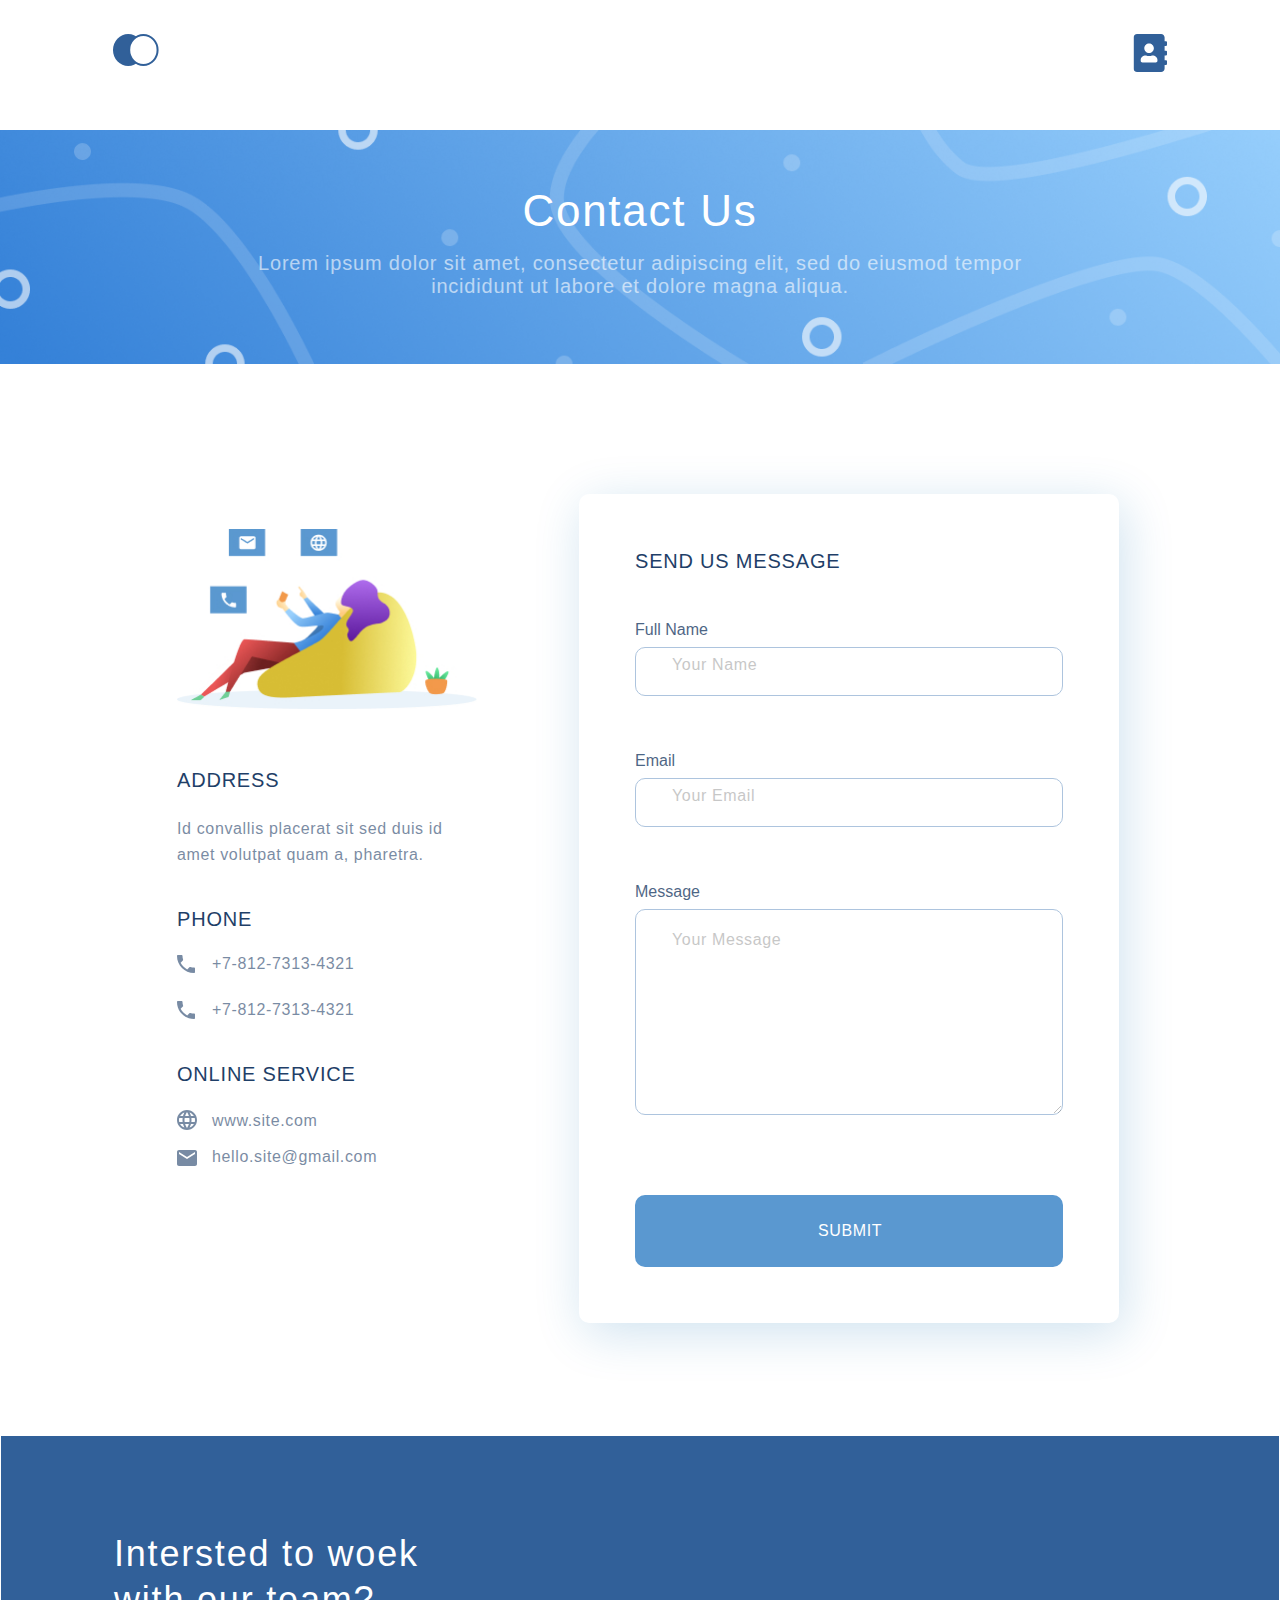
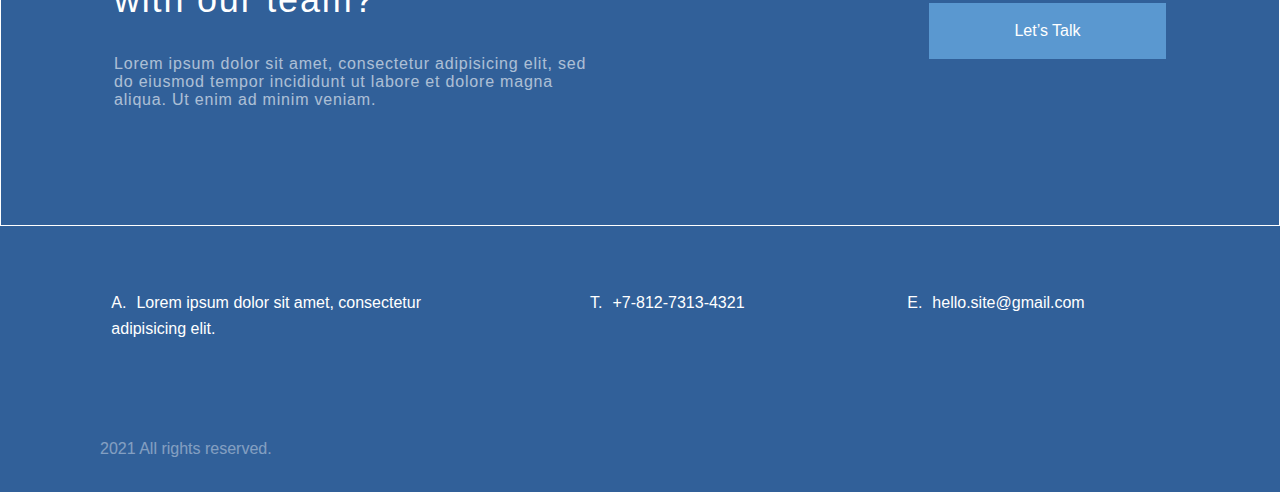
==== page2.html @ 8242dd91 "added second pages" ====
<!DOCTYPE html>
<html lang="en">
<head>
	<meta charset="UTF-8">
	<meta http-equiv="X-UA-Compatible" content="IE=edge">
	<meta name="viewport" content="width=device-width, initial-scale=1.0">
	<link rel="stylesheet" href="/styles/page2.css">
	<title>contact</title>
</head>
<body>
	<div class="container">
		<header class="header">
			<div class="header_nav">
				<a href="index.html"><img src="/img/logo.svg" class="logo_img" alt="logo"></a>
				<a href="#"><img src="/img/address-book.svg" class="address-book_img" alt="address-book"></a>
			</div>
			<div class="header_content">
				<h2>Contact Us</h2>
				<p>Lorem ipsum dolor sit amet, consectetur adipiscing elit, sed do eiusmod tempor incididunt ut labore et dolore
					magna aliqua. </p>
			</div>
		</header>

		<main>
			<section class="first_section-page2">
				<div class="address_wrap">
					<img src="/img/page2_form.jpg" alt="addres" class="addres_img">
					<div class="addres_text">
						<h2>ADDRESS</h2>
						<p>Id convallis placerat sit sed duis id amet volutpat quam a, pharetra.</p>
					</div>
					<div class="phone">
						<h2>PHONE</h2>
						<div class="number_phone">
							<a href="tel:+7-812-7313-4321" class="phone">
								<img src="/img/phone.svg" alt="phone">
								<p>+7-812-7313-4321</p>
							</a>
						</div>
						<div class="number_phone">
							<a href="tel:+7-812-7313-4321" class="phone">
								<img src="/img/phone.svg" alt="phone">
								<p>+7-812-7313-4321</p>
							</a>
						</div>
					</div>
					<div class="online_service">
						<h2>ONLINE SERVICE</h2>
						<div class="www">
							<div class="site">
								<a href="#" class="online_service-link">
									<img src="/img/web.svg" alt="www">
									<p>www.site.com</p>
								</a>
							</div>
							<div class="mail">
								<a href="#" class="online_service-link">
									<img src="/img/mail.svg" alt="mail">
									<p>hello.site@gmail.com</p>
								</a>
							</div>
						</div>
					</div>
				</div>
					<form action="#" class="form">
						<h2>SEND US MESSAGE</h2>
						<div class="form_group">
							<label for="" class="form_label">Full Name</label>
							<input type="text" class="form_input" placeholder="Your Name">
						</div>
						<div class="form_group">
							<label for="" class="form_label">Email</label>
							<input type="mail" class="form_input" placeholder="Your Email">
						</div>
						<div class="form_group">
							<label for="" class="form_label">Message</label>
							<textarea rows="5" cols="55" type="text" tabindex="4" class="form_input message" placeholder="Your Message"></textarea>
						</div>
						<button class="form_btn">SUBMIT</button>
					</form>
			</section>

			<section class="map">
				<script type="text/javascript" charset="utf-8" async
					src="https://api-maps.yandex.ru/services/constructor/1.0/js/?um=constructor%3A7b69226678f240dc607a28942ba90afe7b69c0b4bf060abf787e915ec52d4ee7&amp;width=100%&amp;height=480&amp;lang=ru_RU&amp;scroll=true">
				</script>
			</section>

			<section class="third_section">
				<div class="third_section-text">
					<h2>Intersted to woek
						with our team?</h2>
					<p>Lorem ipsum dolor sit amet, consectetur adipisicing elit, sed do eiusmod tempor incididunt ut labore et dolore
						magna aliqua. Ut enim ad minim veniam.</p>
				</div>
				<button class="third_section-btn">Let’s Talk</button>
			</section>
		</main>

		<footer>
		<div class="contacts">
			<ul>
				<li>Lorem ipsum dolor sit amet, consectetur adipisicing elit.</li>
				<li>+7-812-7313-4321</li>
				<li>hello.site@gmail.com</li>
			</ul>
		</div>
		<p class="copirate">2021 All rights reserved.</p>
		</footer>
	</div>
</body>
</html>
---- styles/page2.css ----
* {
	box-sizing: border-box;
	margin: 0;
	padding: 0;
	font-family: 'Roboto', sans-serif;
	text-decoration: none;
}

.container {
	max-width: 1366px;
	width: 100%;
	margin: 0 auto;
}

.header_nav {
	margin: 34px 113px 0 113px;
	display: flex;
	justify-content: space-between;
}

.logo_img {
	width: 46px;
	transition-duration: .1s;
}

.address-book_img {
	width: 34px;
	transition-duration: .2s;
}

.address-book_img:hover {
	box-shadow: 7px 10px 20px rgba(53, 110, 173, 0.3);
}

.header_content {
	background-image: url("/img/header_page2_bg.png");
	background-size: contain;
	background-repeat: no-repeat;
	height: 250px;
	margin-top: 54px;
}

.header_content h2 {
	padding-top: 56px;
	font-size: 44px;
	font-weight: 500;
	letter-spacing: .04em;
	color: #fff;
	text-align: center;
}

.header_content p {
	width: 780px;
	padding-top: 16px;
	margin: 0 auto;
	font-size: 20px;
	font-weight: 400;
	letter-spacing: .04em;
	color: #fff;
	opacity: .6;
	text-align: center;
}

.first_section-page2 {
	margin: 57px;
	display: flex;
	max-width: 1140px;
}

.address_wrap {
	max-width: 301px;
	width: 100%;
	margin: 92px 101px 0 120px;
}

.addres_img {
	width: 300px;
}

.addres_text {
	margin-top: 56px;
}

.addres_text h2 {
	font-size: 20px;
	font-weight: 500;
	letter-spacing: .04em;
	color: #1F3F68;
}

.addres_text p {
	margin-top: 24px;
	font-size: 16px;
	font-weight: 300;
	line-height: 26px;
	letter-spacing: .04em;
	color: #1F3F68;
	opacity: .6;
}

.phone {
	margin-top: 40px;
}

.phone h2 {
	font-size: 20px;
	font-weight: 500;
	letter-spacing: .04em;
	color: #1F3F68;
}

.number_phone {
	margin-top: 24px;
	opacity: .6;
	cursor: pointer;
	transition-duration: .2s;
}

.phone {
	position: relative;
	font-size: 16px;
	font-weight: 300;
	letter-spacing: .04em;
	color: #1F3F68;
}

.phone p {
	position: absolute;
	width: 180px;
	left: 35px;
	bottom: 3px
}

.number_phone:hover {
	opacity: 1;
}

.online_service {
	margin-top: 40px;
}

.online_service h2 {
	font-size: 20px;
	font-weight: 500;
	letter-spacing: .04em;
	color: #1F3F68;
}

.www {
	margin-top: 24px;
	cursor: pointer;
}

.online_service-link {
	position: relative;
	font-size: 16px;
	font-weight: 300;
	letter-spacing: .04em;
	color: #1F3F68;
	opacity: .6;
	transition-duration: .2s;
}

.online_service-link p {
	position: absolute;
	width: 180px;
	left: 35px;
	bottom: 3px
}

.mail {
	margin-top: 16px;
}

.online_service-link:hover {
	opacity: 1;
}

.form {
	width: 540px;
	display: flex;
	justify-content: space-evenly;
	flex-direction: column;
	margin-top: 57px;
	box-shadow: 5px 10px 50px rgba(16, 112, 177, 0.2);
	border-radius: 10px;
}

.form h2 {
	font-size: 20px;
	font-weight: 500;
	letter-spacing: 0.04em;
	color: #1F3F68;
	padding: 56px 0 0 56px;
}

.form_group {
	display: flex;
	flex-direction: column;
}

.form_label:nth-child(1) {
	padding: 48px 0 0 56px;
	font-size: 16px;
	font-weight: 400;
	color: #1F3F68;
	opacity: 0.8;
}

.form_input {
	font-size: 16px;
	font-weight: 300;
	letter-spacing: 0.04em;
	padding: 21px 0 21px 36px;
	margin: 8px 56px;
	padding-top: 8px;
	opacity: .4;
	border: 1px solid #356EAD;
	border-radius: 10px;
	transition-duration: .4s;
}

.form_input:hover {
	box-shadow: 10px 15px 50px rgba(16, 112, 177, .4)
}

.message {
	padding: 21px 0 93px 36px;
}

.form_btn {
	width: 428px;
	height: 72px;
	padding: 23px 183px;
	margin: 72px 56px 56px 56px;
	font-size: 16px;
	font-weight: 500;
	text-align: center;
	letter-spacing: .04em;
	color: #fff;
	background: #5A98D0;
	border-radius: 10px;
	border: none;
	cursor: pointer;
	transition-duration: .4s;
	-webkit-border-radius: 10px;
	-moz-border-radius: 10px;
	-ms-border-radius: 10px;
	-o-border-radius: 10px;
}

.form_btn:hover {
	box-shadow: 10px 15px 50px rgba(16, 112, 177, 0.4);
}

.map {
	max-width: 1140px;
	margin: 0 auto;
	padding: 0 130px 0 55px;
}

.third_section {
	margin-top: 112px;
	background-color: #316099;
	display: flex;
	justify-content: space-around;
	align-items: center;
	height: 391px;
	width: 100%;
	border: 1px solid #FFFFFF
}

.third_section-text {
	height: 204px;
	margin: 0 auto 96px 113px;
}

.third_section-text h2 {
	width: 340px;
	margin-top: 50px;
	font-size: 36px;
	font-weight: 400;
	line-height: 46px;
	letter-spacing: .05em;
	color: #fff;
}

.third_section-text p {
	width: 495px;
	margin-top: 32px;
	font-size: 16px;
	font-weight: 400;
	letter-spacing: .05em;
	color: #fff;
	opacity: .6;
}

.third_section-btn {
	padding: 15px 80px;
	width: 237px;
	height: 56px;
	margin-right: 113px;
	cursor: pointer;
	background: #5A98D0;
	border: none;
	font-size: 16px;
	font-weight: 400;
	color: #fff;
	transition-duration: .4s;
}

.third_section-btn:hover {
	background: #fff;
	color: #000;
}



footer {
	background-color: #316099;
	height: 266px;
}

.contacts ul {
	display: flex;
	align-items: flex-start;
	justify-content: space-around;
	height: 48px;
	padding-top: 64px;
	font-size: 16px;
	font-weight: 400;
	line-height: 26px;
	color: #fff;
	list-style-type: none;
}

.contacts ul li:first-child {
	margin-left: 30px;
	width: 316px;
}


.contacts ul li:first-child::before {
	content: "A.";
	padding-right: 10px;
}

.contacts ul li:nth-child(2)::before{
	content: "T.";
	padding-right: 10px;
}

.contacts ul li:nth-child(3) {
	padding-right: 114px;
}

.contacts ul li:nth-child(3)::before {
	content: "E.";
	padding-right: 10px;
}

.copirate {
	font-size: 16px;
	font-weight: 400;
	color: #fff;
	opacity: .4;
	padding: 150px 0 0 100px;
	display: table-cell;
	vertical-align: bottom;
}
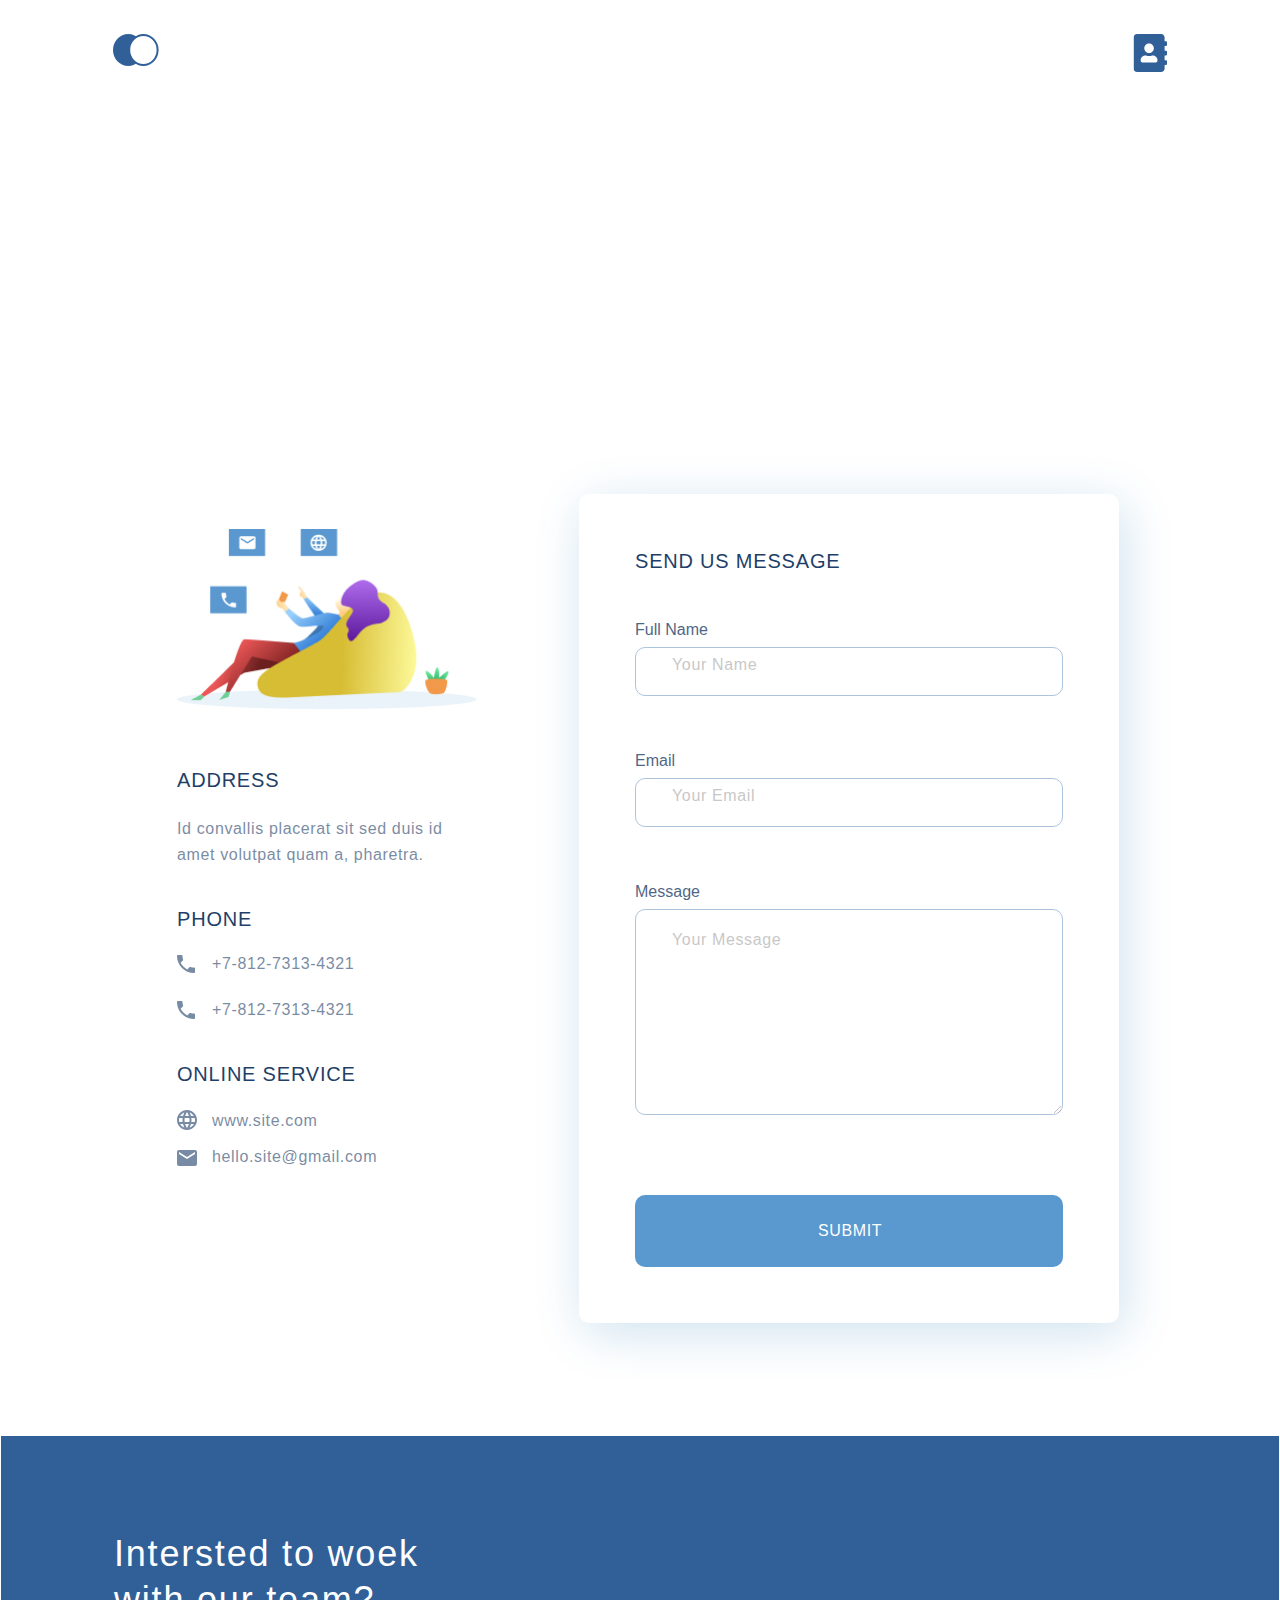
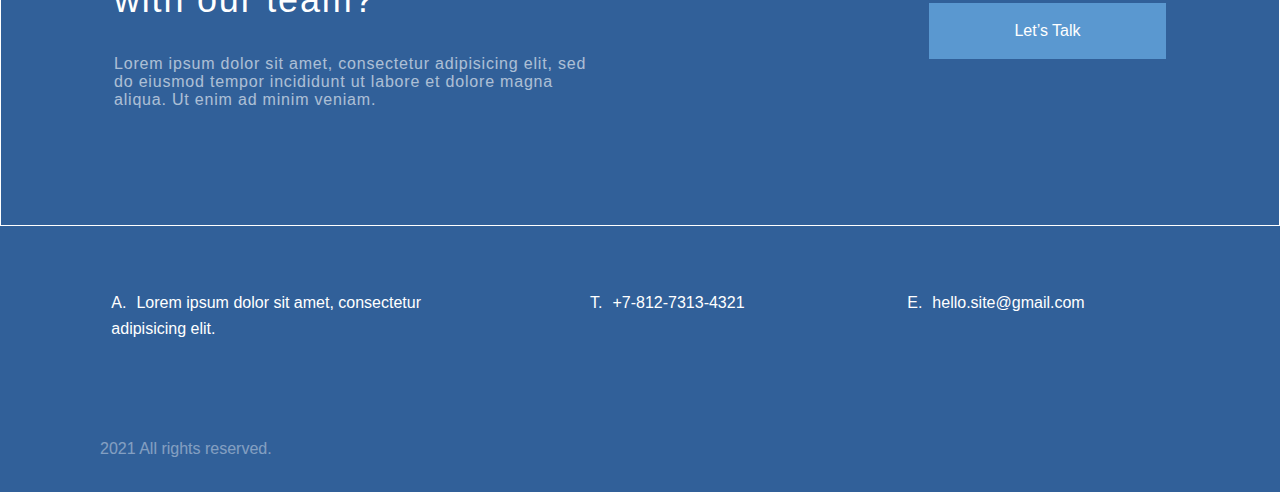
==== commit 5840d75f: "fix styled 2" ====
--- a/page2.html
+++ b/page2.html
@@ -4,15 +4,15 @@
 	<meta charset="UTF-8">
 	<meta http-equiv="X-UA-Compatible" content="IE=edge">
 	<meta name="viewport" content="width=device-width, initial-scale=1.0">
-	<link rel="stylesheet" href="/styles/page2.css">
+	<link rel="stylesheet" href="./styles/page2.css">
 	<title>contact</title>
 </head>
 <body>
 	<div class="container">
 		<header class="header">
 			<div class="header_nav">
-				<a href="index.html"><img src="/img/logo.svg" class="logo_img" alt="logo"></a>
-				<a href="#"><img src="/img/address-book.svg" class="address-book_img" alt="address-book"></a>
+				<a href="index.html"><img src="../img/logo.svg" class="logo_img" alt="logo"></a>
+				<a href="#"><img src="./img/address-book.svg" class="address-book_img" alt="address-book"></a>
 			</div>
 			<div class="header_content">
 				<h2>Contact Us</h2>
@@ -24,7 +24,7 @@
 		<main>
 			<section class="first_section-page2">
 				<div class="address_wrap">
-					<img src="/img/page2_form.jpg" alt="addres" class="addres_img">
+					<img src="./img/page2_form.jpg" alt="addres" class="addres_img">
 					<div class="addres_text">
 						<h2>ADDRESS</h2>
 						<p>Id convallis placerat sit sed duis id amet volutpat quam a, pharetra.</p>
@@ -33,13 +33,13 @@
 						<h2>PHONE</h2>
 						<div class="number_phone">
 							<a href="tel:+7-812-7313-4321" class="phone">
-								<img src="/img/phone.svg" alt="phone">
+								<img src="./img/phone.svg" alt="phone">
 								<p>+7-812-7313-4321</p>
 							</a>
 						</div>
 						<div class="number_phone">
 							<a href="tel:+7-812-7313-4321" class="phone">
-								<img src="/img/phone.svg" alt="phone">
+								<img src="./img/phone.svg" alt="phone">
 								<p>+7-812-7313-4321</p>
 							</a>
 						</div>
@@ -49,13 +49,13 @@
 						<div class="www">
 							<div class="site">
 								<a href="#" class="online_service-link">
-									<img src="/img/web.svg" alt="www">
+									<img src="./img/web.svg" alt="www">
 									<p>www.site.com</p>
 								</a>
 							</div>
 							<div class="mail">
 								<a href="#" class="online_service-link">
-									<img src="/img/mail.svg" alt="mail">
+									<img src="./img/mail.svg" alt="mail">
 									<p>hello.site@gmail.com</p>
 								</a>
 							</div>
--- a/styles/page2.css
+++ b/styles/page2.css
@@ -33,7 +33,7 @@
 }
 
 .header_content {
-	background-image: url("/img/header_page2_bg.png");
+	background-image: url("./img/header_page2_bg.png");
 	background-size: contain;
 	background-repeat: no-repeat;
 	height: 250px;
@@ -251,6 +251,7 @@
 
 .form_btn:hover {
 	box-shadow: 10px 15px 50px rgba(16, 112, 177, 0.4);
+	padding: 26px 185px;
 }
 
 .map {
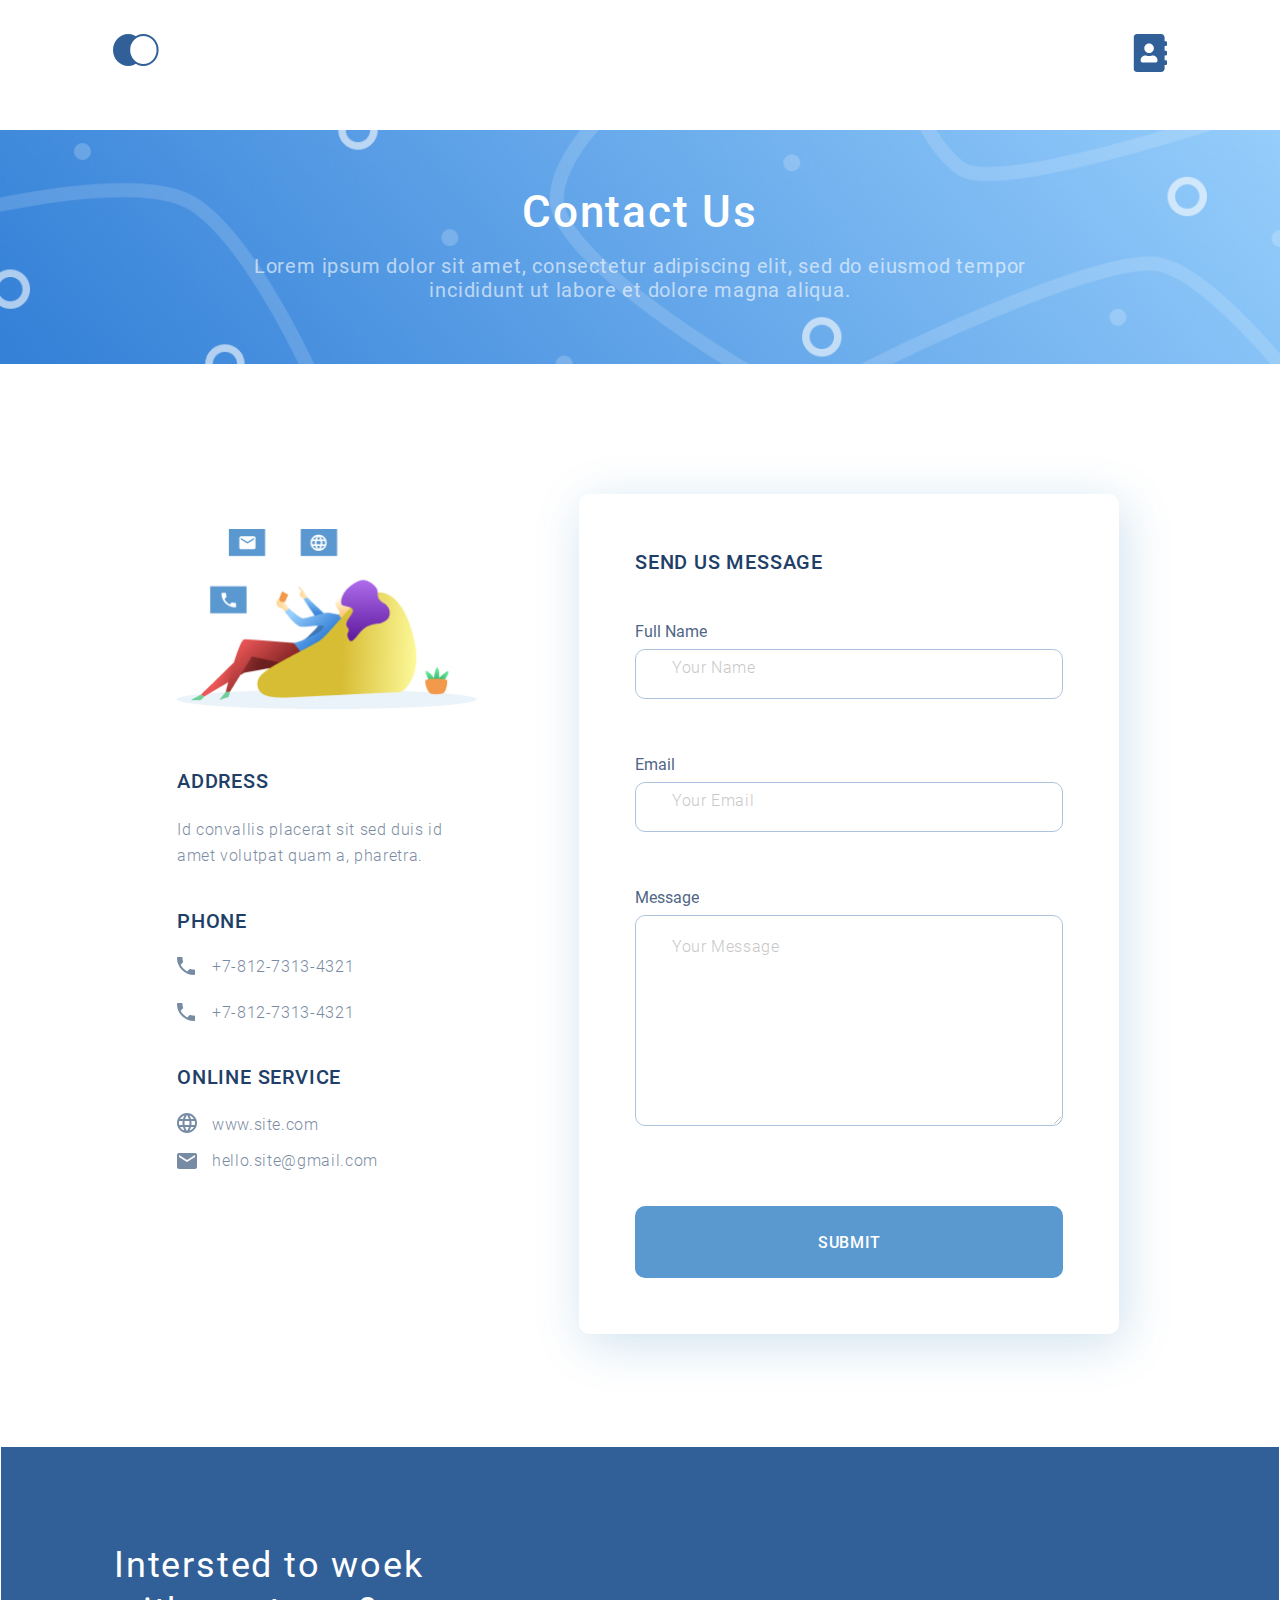
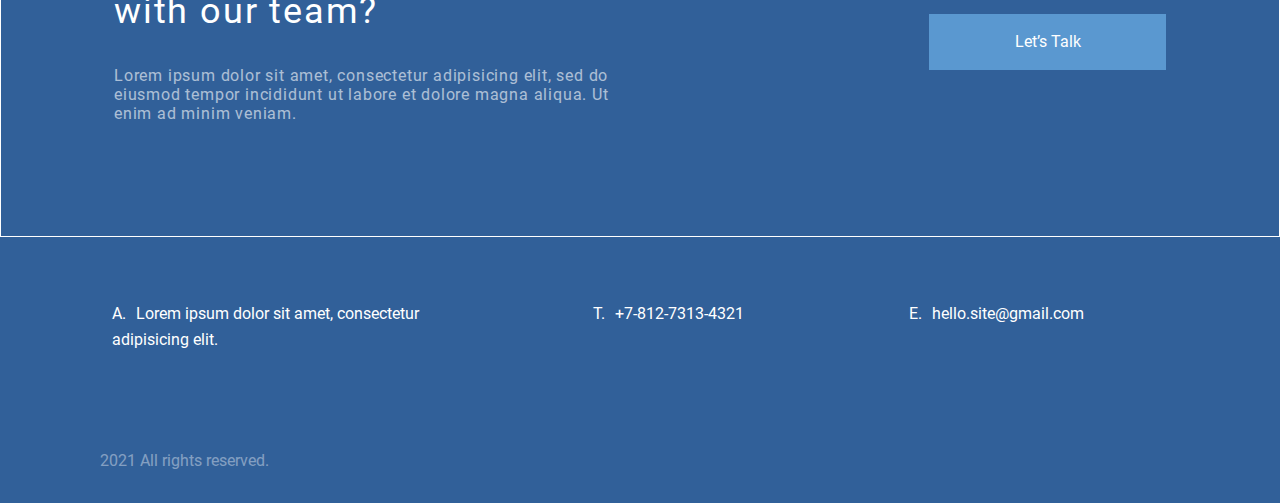
==== commit d2d3085a: "fixed fonts" ====
--- a/page2.html
+++ b/page2.html
@@ -5,6 +5,7 @@
 	<meta http-equiv="X-UA-Compatible" content="IE=edge">
 	<meta name="viewport" content="width=device-width, initial-scale=1.0">
 	<link rel="stylesheet" href="./styles/page2.css">
+	<link rel="stylesheet" href="./styles/font.css">
 	<title>contact</title>
 </head>
 <body>
--- a/styles/page2.css
+++ b/styles/page2.css
@@ -2,7 +2,7 @@
 	box-sizing: border-box;
 	margin: 0;
 	padding: 0;
-	font-family: 'Roboto', sans-serif;
+	font-family: 'Roboto';
 	text-decoration: none;
 }
 
@@ -33,7 +33,7 @@
 }
 
 .header_content {
-	background-image: url("./img/header_page2_bg.png");
+	background-image: url("../img/header_page2_bg.png");
 	background-size: contain;
 	background-repeat: no-repeat;
 	height: 250px;
--- a/styles/font.css
+++ b/styles/font.css
@@ -0,0 +1,26 @@
+@font-face {
+  font-family: 'Roboto';
+  src:
+    url('../fonts/Roboto-Light.ttf') format('truetype'),
+    url('../fonts/Roboto-Light_1.woff') format('woff');
+  font-weight: 300;
+  font-style: normal;
+}
+
+@font-face {
+	font-family: 'Roboto';
+	src:
+		url('../fonts/Roboto-Regular.ttf') format('truetype'),
+		url('../fonts/Roboto-Regular_1.woff') format('woff');
+	font-weight: 400;
+	font-style: normal;
+}
+
+@font-face {
+	font-family: 'Roboto';
+	src:
+		url('../fonts/Roboto-Medium.ttf') format('truetype'),
+		url('../fonts/Roboto-Medium_1.woff') format('woff');
+	font-weight: 500;
+	font-style: normal;
+}